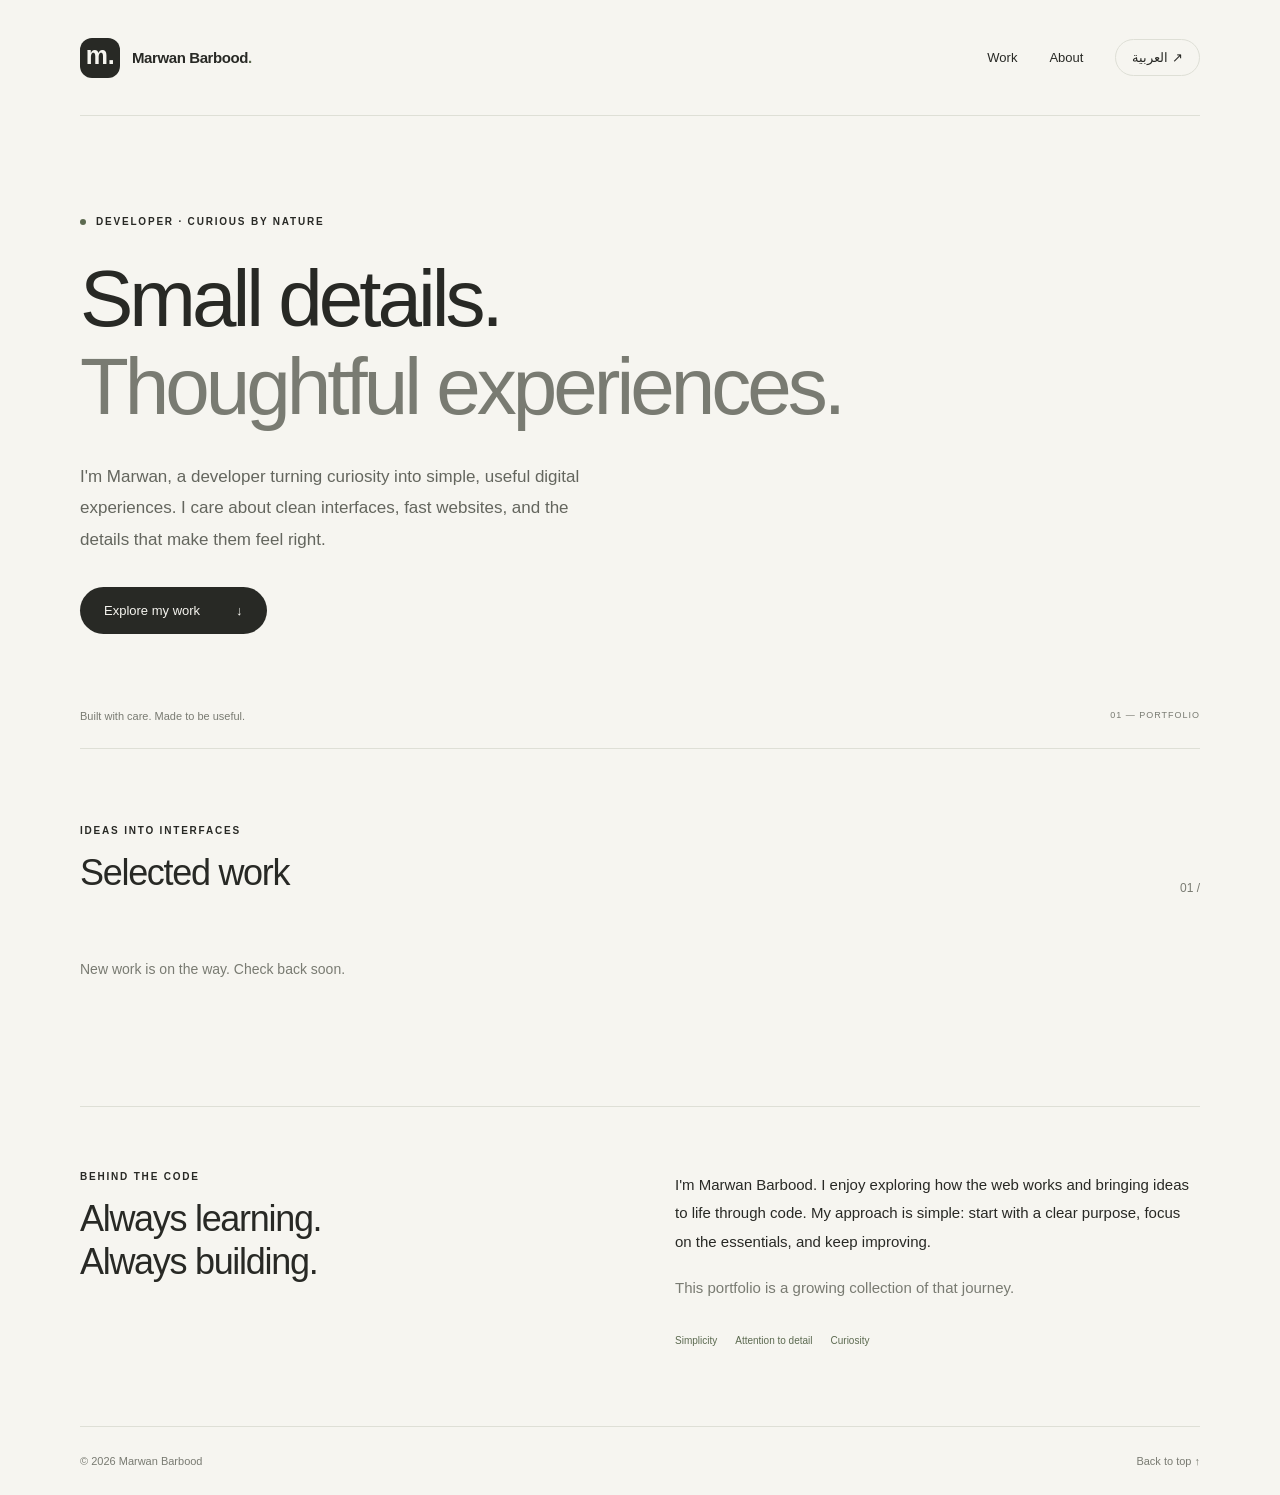
==== index.html @ 30e9889e "Add files via upload" ====
<!doctype html>
<html lang="en" dir="ltr">
<head>
  <meta charset="utf-8">
  <meta name="viewport" content="width=device-width, initial-scale=1">
  <meta name="theme-color" content="#f6f5f0">
  <meta name="description" content="Marwan Barbood — developer building thoughtful digital experiences with simplicity and purpose.">
  <title>Marwan Barbood — Developer</title>
  <link rel="icon" href="./favicon.svg" type="image/svg+xml">
  <link rel="stylesheet" href="./styles.css">
  <script src="./app.js" defer></script>
</head>
<body>
  <a class="skip" href="#main" data-i18n="skip">Skip to content</a>
  <header class="header wrap">
    <a class="wordmark" href="#" aria-label="Marwan Barbood"><span class="monogram" aria-hidden="true">m.</span><span>Marwan Barbood<span class="brand-dot">.</span></span></a>
    <nav aria-label="Main navigation" id="navigation">
      <a href="#projects" data-i18n="work">Work</a><a href="#about" data-i18n="about">About</a>
      <button id="language" type="button" lang="ar" aria-label="Switch to Arabic">العربية <span aria-hidden="true">↗</span></button>
    </nav>
  </header>
  <main id="main">
    <section class="hero wrap" aria-labelledby="hero-title">
      <p class="eyebrow"><span class="status-dot" aria-hidden="true"></span><span data-i18n="intro">DEVELOPER · CURIOUS BY NATURE</span></p>
      <h1 id="hero-title"><span data-i18n="headline1">Small details.</span><br><span class="muted" data-i18n="headline2">Thoughtful experiences.</span></h1>
      <p class="hero-copy" data-i18n="bio">I'm Marwan, a developer turning curiosity into simple, useful digital experiences. I care about clean interfaces, fast websites, and the details that make them feel right.</p>
      <a class="button" href="#projects"><span data-i18n="view">Explore my work</span><span aria-hidden="true">↓</span></a>
      <div class="hero-bottom"><span data-i18n="signature">Built with care. Made to be useful.</span><span class="index-mark" aria-hidden="true">01 — PORTFOLIO</span></div>
    </section>
    <section class="projects wrap" id="projects" aria-labelledby="projects-title">
      <div class="section-top"><div><p class="eyebrow" data-i18n="selected">IDEAS INTO INTERFACES</p><h2 id="projects-title" data-i18n="projects">Selected work</h2></div><span class="section-number" aria-hidden="true">01 /</span></div>
      <p id="project-status" class="project-status" role="status" aria-live="polite">Loading projects…</p>
      <button id="retry" class="text-button" type="button" hidden data-i18n="retry">Try again ↗</button>
      <div id="project-list" class="project-grid" aria-busy="true"></div>
      <noscript>Enable JavaScript to load projects. / فعّل JavaScript لعرض المشاريع.</noscript>
    </section>
    <section class="about wrap" id="about" aria-labelledby="about-title">
      <div><p class="eyebrow" data-i18n="behind">BEHIND THE CODE</p><h2 id="about-title" data-i18n="aboutTitle">Always learning.<br>Always building.</h2></div>
      <div class="about-copy"><p data-i18n="aboutCopy">I'm Marwan Barbood. I enjoy exploring how the web works and bringing ideas to life through code. My approach is simple: start with a clear purpose, focus on the essentials, and keep improving.</p><p class="muted" data-i18n="aboutEnd">This portfolio is a growing collection of that journey.</p><div class="principles"><span data-i18n="simple">Simplicity</span><span data-i18n="care">Attention to detail</span><span data-i18n="curiosity">Curiosity</span></div></div>
    </section>
  </main>
  <footer class="wrap footer"><span>© <span id="year">2026</span> <span data-i18n="name">Marwan Barbood</span></span><a href="#" data-i18n="top">Back to top ↑</a></footer>
</body>
</html>
---- styles.css ----
:root{color-scheme:light;--paper:#f6f5f0;--ink:#282925;--muted:#797b72;--line:#dedfd6;--accent:#5c6a50;font-family:-apple-system,BlinkMacSystemFont,"Segoe UI",Tahoma,Arial,sans-serif;color:var(--ink);background:var(--paper);font-synthesis:none}*{box-sizing:border-box}html{scroll-behavior:smooth;scroll-padding-top:30px}body{margin:0}a{color:inherit;text-decoration:none}button{font:inherit;color:inherit;cursor:pointer}a,button{-webkit-tap-highlight-color:transparent}a:focus-visible,button:focus-visible{outline:2px solid var(--accent);outline-offset:6px}a:hover{color:var(--accent)}.wrap{width:min(1120px,calc(100% - 96px));margin-inline:auto}.header{display:flex;align-items:center;justify-content:space-between;min-height:116px;border-bottom:1px solid var(--line);gap:24px}.wordmark{display:flex;align-items:center;gap:12px;font-size:15px;font-weight:600;letter-spacing:-.4px}.monogram{font-size:25px;background:var(--ink);color:var(--paper);width:40px;height:40px;border-radius:12px;display:grid;place-items:center;padding-bottom:5px}.brand-dot{color:var(--accent)}nav{display:flex;align-items:center;gap:32px;font-size:13px}nav button{background:transparent;border:1px solid var(--line);border-radius:30px;padding:10px 16px}nav button span{margin-inline-start:12px}.hero{padding-top:100px}.eyebrow{font-size:10px;letter-spacing:1.8px;font-weight:600;display:flex;gap:10px;align-items:center;margin:0 0 28px}.status-dot{width:6px;height:6px;border-radius:100%;background:var(--accent)}h1{font-size:clamp(44px,6.3vw,80px);font-weight:500;line-height:1.1;letter-spacing:-4px;margin:0 0 30px}.muted{color:var(--muted)}.hero-copy{max-width:540px;font-size:17px;line-height:1.85;color:#64665e;margin-bottom:32px}.button{display:inline-flex;gap:36px;align-items:center;border-radius:30px;background:var(--ink);color:var(--paper);padding:16px 24px;font-size:13px}.button:hover{background:var(--accent);color:white}.hero-bottom{display:flex;justify-content:space-between;border-bottom:1px solid var(--line);padding:76px 0 26px;font-size:11px;color:var(--muted)}.index-mark{letter-spacing:1px;font-size:9px}.projects{padding-top:76px;padding-bottom:80px}.section-top{display:flex;justify-content:space-between;align-items:end;margin-bottom:32px}.section-top .eyebrow,.about .eyebrow{margin-bottom:15px}h2{font-size:36px;line-height:1.2;font-weight:500;letter-spacing:-1.3px;margin:0}.section-number{font-size:12px;color:var(--muted)}.project-grid{display:grid;grid-template-columns:repeat(2,minmax(0,1fr));gap:24px}.project-card{border:1px solid var(--line);border-radius:18px;padding:30px;background:#faf9f6;display:flex;flex-direction:column;min-height:260px}.project-card .number{color:var(--accent);font-size:11px;letter-spacing:1px;margin-bottom:36px}.project-card h3{font-size:24px;font-weight:500;letter-spacing:-.7px;margin:0 0 12px}.project-card p{font-size:14px;line-height:1.8;color:#696b63;margin:0 0 24px}.tags{display:flex;flex-wrap:wrap;gap:7px;list-style:none;padding:0;margin:0 0 24px}.tags li{border:1px solid var(--line);border-radius:20px;padding:5px 10px;font-size:10px}.project-links{display:flex;gap:24px;margin-top:auto;font-size:12px}.project-status{color:var(--muted);font-size:14px;line-height:1.8}.project-status:not(:empty){padding:30px 0}.text-button{border:0;border-bottom:1px solid var(--line);padding:8px 0;background:none}.about{border-top:1px solid var(--line);padding-top:64px;padding-bottom:76px;display:grid;grid-template-columns:1fr 1fr;gap:70px}.about-copy{font-size:15px;line-height:1.9}.about-copy p{margin:0 0 18px}.principles{display:flex;gap:18px;flex-wrap:wrap;font-size:10px;margin-top:28px;color:var(--accent)}.footer{border-top:1px solid var(--line);display:flex;justify-content:space-between;padding-block:28px;font-size:11px;color:var(--muted)}.skip{position:absolute;top:-100px;inset-inline-start:20px;background:var(--ink);color:white;padding:14px;z-index:10}.skip:focus{top:10px}[hidden]{display:none!important}[dir=rtl] h1,[dir=rtl] h2,[dir=rtl] h3{letter-spacing:0}[dir=rtl] h1{line-height:1.5;font-size:clamp(40px,5.5vw,68px)}[dir=rtl] .eyebrow{letter-spacing:0}[dir=rtl] .hero-copy{line-height:2}
@media(max-width:700px){.wrap{width:calc(100% - 40px)}.header{min-height:90px;gap:12px}.wordmark{font-size:12px;gap:8px}.monogram{width:32px;height:32px;font-size:22px;border-radius:10px}nav{gap:15px;font-size:12px}nav button{padding:8px 10px}nav button span{display:none}.hero{padding-top:64px}h1{letter-spacing:-2.2px}.hero-copy{font-size:15px}.hero-bottom{padding-top:52px}.index-mark{display:none}.projects{padding-top:52px;padding-bottom:52px}h2{font-size:30px}.project-grid{grid-template-columns:1fr}.about{grid-template-columns:1fr;gap:28px;padding-block:48px}.footer{gap:20px;font-size:10px}.eyebrow{font-size:9px}}@media(prefers-reduced-motion:reduce){html{scroll-behavior:auto}}

#about-title{white-space:pre-line}
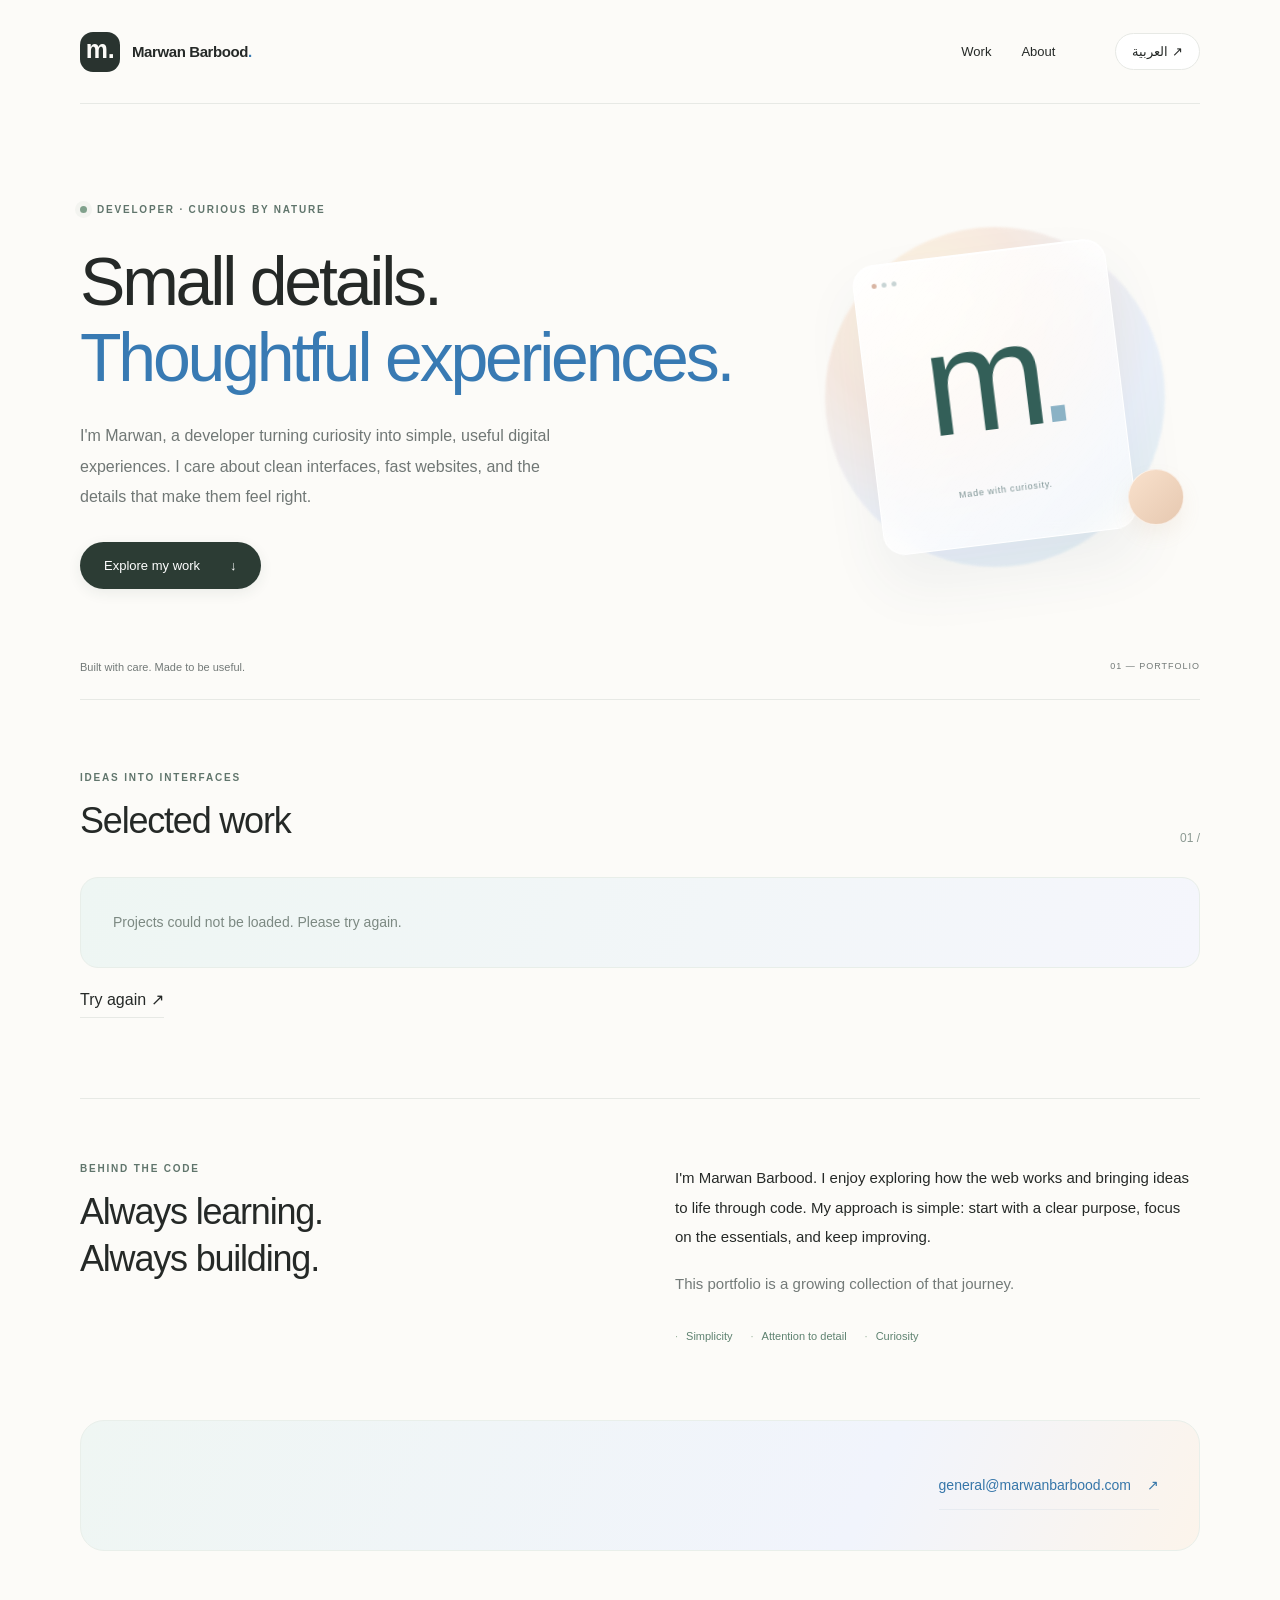
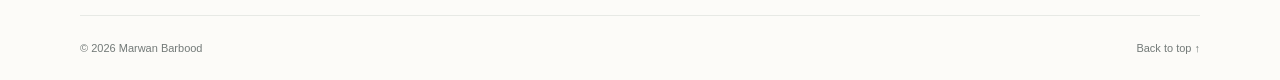
==== commit ba0e655d: "Refresh bilingual portfolio with softer visuals, project images and contact email" ====
--- a/index.html
+++ b/index.html
@@ -15,17 +15,17 @@
   <header class="header wrap">
     <a class="wordmark" href="#" aria-label="Marwan Barbood"><span class="monogram" aria-hidden="true">m.</span><span>Marwan Barbood<span class="brand-dot">.</span></span></a>
     <nav aria-label="Main navigation" id="navigation">
-      <a href="#projects" data-i18n="work">Work</a><a href="#about" data-i18n="about">About</a>
+      <a href="#projects" data-i18n="work">Work</a><a href="#about" data-i18n="about">About</a><a href="#contact" class="nav-contact" data-i18n="contactNav">Contact</a>
       <button id="language" type="button" lang="ar" aria-label="Switch to Arabic">العربية <span aria-hidden="true">↗</span></button>
     </nav>
   </header>
   <main id="main">
     <section class="hero wrap" aria-labelledby="hero-title">
-      <p class="eyebrow"><span class="status-dot" aria-hidden="true"></span><span data-i18n="intro">DEVELOPER · CURIOUS BY NATURE</span></p>
+      <div class="hero-content"><p class="eyebrow"><span class="status-dot" aria-hidden="true"></span><span data-i18n="intro">DEVELOPER · CURIOUS BY NATURE</span></p>
       <h1 id="hero-title"><span data-i18n="headline1">Small details.</span><br><span class="muted" data-i18n="headline2">Thoughtful experiences.</span></h1>
       <p class="hero-copy" data-i18n="bio">I'm Marwan, a developer turning curiosity into simple, useful digital experiences. I care about clean interfaces, fast websites, and the details that make them feel right.</p>
       <a class="button" href="#projects"><span data-i18n="view">Explore my work</span><span aria-hidden="true">↓</span></a>
-      <div class="hero-bottom"><span data-i18n="signature">Built with care. Made to be useful.</span><span class="index-mark" aria-hidden="true">01 — PORTFOLIO</span></div>
+      </div><div class="hero-art" aria-hidden="true"><div class="art-halo"></div><div class="art-window"><div class="window-bar"><i></i><i></i><i></i></div><div class="art-letter">m<span>.</span></div><div class="art-caption">Made with curiosity.</div></div><div class="art-orbit"></div></div><div class="hero-bottom"><span data-i18n="signature">Built with care. Made to be useful.</span><span class="index-mark" aria-hidden="true">01 — PORTFOLIO</span></div>
     </section>
     <section class="projects wrap" id="projects" aria-labelledby="projects-title">
       <div class="section-top"><div><p class="eyebrow" data-i18n="selected">IDEAS INTO INTERFACES</p><h2 id="projects-title" data-i18n="projects">Selected work</h2></div><span class="section-number" aria-hidden="true">01 /</span></div>
@@ -38,6 +38,7 @@
       <div><p class="eyebrow" data-i18n="behind">BEHIND THE CODE</p><h2 id="about-title" data-i18n="aboutTitle">Always learning.<br>Always building.</h2></div>
       <div class="about-copy"><p data-i18n="aboutCopy">I'm Marwan Barbood. I enjoy exploring how the web works and bringing ideas to life through code. My approach is simple: start with a clear purpose, focus on the essentials, and keep improving.</p><p class="muted" data-i18n="aboutEnd">This portfolio is a growing collection of that journey.</p><div class="principles"><span data-i18n="simple">Simplicity</span><span data-i18n="care">Attention to detail</span><span data-i18n="curiosity">Curiosity</span></div></div>
     </section>
+    <section class="contact wrap" id="contact" aria-labelledby="contact-title"><div><p class="eyebrow" data-i18n="contactLabel">A CONVERSATION STARTS HERE</p><h2 id="contact-title" data-i18n="contactTitle">Have an idea? Say hello.</h2><p data-i18n="contactCopy">A question, an idea, or just a hello. My inbox is open.</p></div><a class="email-link" href="mailto:general@marwanbarbood.com"><span dir="ltr">general@marwanbarbood.com</span><span aria-hidden="true">↗</span></a></section>
   </main>
   <footer class="wrap footer"><span>© <span id="year">2026</span> <span data-i18n="name">Marwan Barbood</span></span><a href="#" data-i18n="top">Back to top ↑</a></footer>
 </body>
--- a/styles.css
+++ b/styles.css
@@ -1,4 +1,3 @@
-:root{color-scheme:light;--paper:#f6f5f0;--ink:#282925;--muted:#797b72;--line:#dedfd6;--accent:#5c6a50;font-family:-apple-system,BlinkMacSystemFont,"Segoe UI",Tahoma,Arial,sans-serif;color:var(--ink);background:var(--paper);font-synthesis:none}*{box-sizing:border-box}html{scroll-behavior:smooth;scroll-padding-top:30px}body{margin:0}a{color:inherit;text-decoration:none}button{font:inherit;color:inherit;cursor:pointer}a,button{-webkit-tap-highlight-color:transparent}a:focus-visible,button:focus-visible{outline:2px solid var(--accent);outline-offset:6px}a:hover{color:var(--accent)}.wrap{width:min(1120px,calc(100% - 96px));margin-inline:auto}.header{display:flex;align-items:center;justify-content:space-between;min-height:116px;border-bottom:1px solid var(--line);gap:24px}.wordmark{display:flex;align-items:center;gap:12px;font-size:15px;font-weight:600;letter-spacing:-.4px}.monogram{font-size:25px;background:var(--ink);color:var(--paper);width:40px;height:40px;border-radius:12px;display:grid;place-items:center;padding-bottom:5px}.brand-dot{color:var(--accent)}nav{display:flex;align-items:center;gap:32px;font-size:13px}nav button{background:transparent;border:1px solid var(--line);border-radius:30px;padding:10px 16px}nav button span{margin-inline-start:12px}.hero{padding-top:100px}.eyebrow{font-size:10px;letter-spacing:1.8px;font-weight:600;display:flex;gap:10px;align-items:center;margin:0 0 28px}.status-dot{width:6px;height:6px;border-radius:100%;background:var(--accent)}h1{font-size:clamp(44px,6.3vw,80px);font-weight:500;line-height:1.1;letter-spacing:-4px;margin:0 0 30px}.muted{color:var(--muted)}.hero-copy{max-width:540px;font-size:17px;line-height:1.85;color:#64665e;margin-bottom:32px}.button{display:inline-flex;gap:36px;align-items:center;border-radius:30px;background:var(--ink);color:var(--paper);padding:16px 24px;font-size:13px}.button:hover{background:var(--accent);color:white}.hero-bottom{display:flex;justify-content:space-between;border-bottom:1px solid var(--line);padding:76px 0 26px;font-size:11px;color:var(--muted)}.index-mark{letter-spacing:1px;font-size:9px}.projects{padding-top:76px;padding-bottom:80px}.section-top{display:flex;justify-content:space-between;align-items:end;margin-bottom:32px}.section-top .eyebrow,.about .eyebrow{margin-bottom:15px}h2{font-size:36px;line-height:1.2;font-weight:500;letter-spacing:-1.3px;margin:0}.section-number{font-size:12px;color:var(--muted)}.project-grid{display:grid;grid-template-columns:repeat(2,minmax(0,1fr));gap:24px}.project-card{border:1px solid var(--line);border-radius:18px;padding:30px;background:#faf9f6;display:flex;flex-direction:column;min-height:260px}.project-card .number{color:var(--accent);font-size:11px;letter-spacing:1px;margin-bottom:36px}.project-card h3{font-size:24px;font-weight:500;letter-spacing:-.7px;margin:0 0 12px}.project-card p{font-size:14px;line-height:1.8;color:#696b63;margin:0 0 24px}.tags{display:flex;flex-wrap:wrap;gap:7px;list-style:none;padding:0;margin:0 0 24px}.tags li{border:1px solid var(--line);border-radius:20px;padding:5px 10px;font-size:10px}.project-links{display:flex;gap:24px;margin-top:auto;font-size:12px}.project-status{color:var(--muted);font-size:14px;line-height:1.8}.project-status:not(:empty){padding:30px 0}.text-button{border:0;border-bottom:1px solid var(--line);padding:8px 0;background:none}.about{border-top:1px solid var(--line);padding-top:64px;padding-bottom:76px;display:grid;grid-template-columns:1fr 1fr;gap:70px}.about-copy{font-size:15px;line-height:1.9}.about-copy p{margin:0 0 18px}.principles{display:flex;gap:18px;flex-wrap:wrap;font-size:10px;margin-top:28px;color:var(--accent)}.footer{border-top:1px solid var(--line);display:flex;justify-content:space-between;padding-block:28px;font-size:11px;color:var(--muted)}.skip{position:absolute;top:-100px;inset-inline-start:20px;background:var(--ink);color:white;padding:14px;z-index:10}.skip:focus{top:10px}[hidden]{display:none!important}[dir=rtl] h1,[dir=rtl] h2,[dir=rtl] h3{letter-spacing:0}[dir=rtl] h1{line-height:1.5;font-size:clamp(40px,5.5vw,68px)}[dir=rtl] .eyebrow{letter-spacing:0}[dir=rtl] .hero-copy{line-height:2}
-@media(max-width:700px){.wrap{width:calc(100% - 40px)}.header{min-height:90px;gap:12px}.wordmark{font-size:12px;gap:8px}.monogram{width:32px;height:32px;font-size:22px;border-radius:10px}nav{gap:15px;font-size:12px}nav button{padding:8px 10px}nav button span{display:none}.hero{padding-top:64px}h1{letter-spacing:-2.2px}.hero-copy{font-size:15px}.hero-bottom{padding-top:52px}.index-mark{display:none}.projects{padding-top:52px;padding-bottom:52px}h2{font-size:30px}.project-grid{grid-template-columns:1fr}.about{grid-template-columns:1fr;gap:28px;padding-block:48px}.footer{gap:20px;font-size:10px}.eyebrow{font-size:9px}}@media(prefers-reduced-motion:reduce){html{scroll-behavior:auto}}
-
-#about-title{white-space:pre-line}
+:root{color-scheme:light;--paper:#fcfbf8;--ink:#252927;--muted:#737a78;--line:#e7e9e5;--accent:#387ab3;font-family:-apple-system,BlinkMacSystemFont,"Segoe UI",Tahoma,Arial,sans-serif;color:var(--ink);background:var(--paper);font-synthesis:none}*{box-sizing:border-box}html{scroll-behavior:smooth;scroll-padding-top:32px}body{margin:0}a{color:inherit;text-decoration:none}button{font:inherit;color:inherit;cursor:pointer}a,button{-webkit-tap-highlight-color:transparent}a:focus-visible,button:focus-visible{outline:2px solid var(--accent);outline-offset:6px}a:hover{color:var(--accent)}.wrap{width:min(1120px,calc(100% - 96px));margin-inline:auto}.header{display:flex;align-items:center;justify-content:space-between;min-height:104px;border-bottom:1px solid var(--line);gap:24px}.wordmark{display:flex;align-items:center;gap:12px;font-size:15px;font-weight:600;letter-spacing:-.4px}.monogram{font-size:25px;background:#29332f;color:var(--paper);width:40px;height:40px;border-radius:13px;display:grid;place-items:center;padding-bottom:5px}.brand-dot{color:var(--accent)}nav{display:flex;align-items:center;gap:30px;font-size:13px}nav button{background:#fff;border:1px solid var(--line);border-radius:30px;padding:10px 16px}nav button:hover{background:#eef5fc}nav button span{margin-inline-start:12px}.hero{position:relative;padding-top:100px;display:grid;grid-template-columns:1.25fr .75fr;column-gap:24px;align-items:center}.hero-content{position:relative;z-index:1}.eyebrow{font-size:10px;letter-spacing:1.8px;font-weight:600;display:flex;gap:10px;align-items:center;margin:0 0 28px;color:#60756c}.status-dot{width:7px;height:7px;border-radius:100%;background:#80a18c;box-shadow:0 0 0 5px #80a18c12}h1{font-size:clamp(44px,5.4vw,68px);font-weight:500;line-height:1.12;letter-spacing:-3.2px;margin:0 0 26px}.muted{color:var(--muted)}h1 .muted{color:var(--accent)}.hero-copy{max-width:500px;font-size:16px;line-height:1.9;color:#707775;margin-bottom:30px}.button{display:inline-flex;gap:30px;align-items:center;border-radius:30px;background:#2c3c34;color:#fff;padding:16px 24px;font-size:13px;box-shadow:0 4px 14px #2c3c3414}.button:hover{background:var(--accent);color:white}.hero-bottom{grid-column:1/-1;display:flex;justify-content:space-between;border-bottom:1px solid var(--line);padding:72px 0 26px;font-size:11px;color:var(--muted)}.index-mark{letter-spacing:1px;font-size:9px}.hero-art{position:relative;height:360px;display:grid;place-items:center;isolation:isolate;direction:ltr}.art-halo{position:absolute;width:340px;height:340px;border-radius:50%;background:radial-gradient(circle at 30% 25%,#fff6dc 0,#f6e4d8 30%,#e5edfa 65%,#d4e9e8 100%);filter:blur(1px);opacity:.75}.art-window{position:relative;width:255px;height:292px;border:1px solid #fffffffa;border-radius:22px;background:linear-gradient(140deg,#ffffffeb,#ffffff80);box-shadow:0 30px 60px #3f556e12,inset 0 1px 0 white;backdrop-filter:blur(15px);transform:rotate(-7deg);display:flex;flex-direction:column;align-items:center}.window-bar{display:flex;gap:5px;width:100%;padding:18px}.window-bar i{width:5px;height:5px;border-radius:100%;background:#c8d4d4}.window-bar i:first-child{background:#d8b5a3}.art-letter{font-size:148px;line-height:1.15;font-weight:500;letter-spacing:-14px;color:#335f58}.art-letter span{color:#8bb2c5}.art-caption{font-size:9px;letter-spacing:.8px;color:#7c9293;margin-top:22px}.art-orbit{position:absolute;border-radius:100%;width:56px;height:56px;inset-inline-end:16px;bottom:52px;background:linear-gradient(135deg,#f9e1cc,#e6c8b0);box-shadow:0 10px 20px #c2986c18;border:1px solid #ffffff90}.projects{padding-top:72px;padding-bottom:80px}.section-top{display:flex;justify-content:space-between;align-items:end;margin-bottom:32px}.section-top .eyebrow,.about .eyebrow{margin-bottom:15px}h2{font-size:36px;line-height:1.3;font-weight:500;letter-spacing:-1.2px;margin:0}.section-number{font-size:12px;color:#8b9992}.project-grid{display:grid;grid-template-columns:repeat(2,minmax(0,1fr));gap:30px}.project-card{border:1px solid #edf0eb;border-radius:22px;padding:0 26px 26px;background:#fff;display:flex;flex-direction:column;overflow:hidden;box-shadow:0 10px 35px #29332f04;transition:transform .25s,box-shadow .25s}.project-card:hover{transform:translateY(-3px);box-shadow:0 14px 35px #29332f0a}.project-image,.project-art{display:block;width:calc(100% + 52px);max-width:none;margin-inline:-26px;aspect-ratio:16/10;height:auto;object-fit:cover;object-position:top;margin-bottom:25px;background:#eef4f5}.project-art{display:grid;place-items:center;background:linear-gradient(135deg,#ecf4f9,#edf3e9 70%,#faf1e4);color:#8da6a1}.project-card:nth-child(even) .project-art{background:linear-gradient(135deg,#f9f1e6,#f0eaf7 70%,#e8f2f4);color:#a69baf}.project-art span{font-size:100px;font-weight:500}.project-card .number{font-size:10px;color:#8d9b97;letter-spacing:1px;margin-bottom:12px}.project-card h3{font-size:24px;font-weight:500;letter-spacing:-.7px;margin:0 0 12px}.project-card p{font-size:14px;line-height:1.9;color:#757c78;margin:0 0 24px}.project-links{display:flex;gap:24px;margin-top:auto;font-size:12px;color:#3b7aaa}.project-status{color:#7c8982;font-size:14px;line-height:1.8}.project-status:not(:empty){padding:32px;border-radius:18px;background:linear-gradient(110deg,#eef6f3,#f5f6fc);border:1px solid #e8eee9}.text-button{border:0;border-bottom:1px solid var(--line);padding:8px 0;background:none}.about{border-top:1px solid var(--line);padding-top:64px;padding-bottom:72px;display:grid;grid-template-columns:1fr 1fr;gap:70px}#about-title{white-space:pre-line}.about-copy{font-size:15px;line-height:1.95}.about-copy p{margin:0 0 18px}.principles{display:flex;gap:18px;flex-wrap:wrap;font-size:11px;margin-top:28px;color:#5e8270}.principles span::before{content:'·';margin-inline-end:8px;color:#9eb7a1}.contact{background:linear-gradient(115deg,#eff6f3,#f1f4fc 70%,#fcf4eb);padding:40px;border:1px solid #e9efea;border-radius:24px;display:flex;align-items:center;justify-content:space-between;gap:24px;margin-bottom:64px}.contact .eyebrow{margin-bottom:14px;font-size:9px}.contact h2{font-size:28px}.contact p:not(.eyebrow){font-size:13px;color:#748179;line-height:1.9;margin-bottom:0}.email-link{display:inline-flex;align-items:center;gap:16px;font-size:14px;color:#3676a9;padding:16px 0;border-bottom:1px solid #a9bfd32e}.footer{border-top:1px solid var(--line);display:flex;justify-content:space-between;padding-block:26px;font-size:11px;color:var(--muted)}.skip{position:absolute;top:-100px;inset-inline-start:20px;background:var(--ink);color:white;padding:14px;z-index:10}.skip:focus{top:10px}[hidden]{display:none!important}[dir=rtl] h1,[dir=rtl] h2,[dir=rtl] h3{letter-spacing:0}[dir=rtl] h1{line-height:1.6;font-size:clamp(40px,4.8vw,60px)}[dir=rtl] .eyebrow{letter-spacing:0}[dir=rtl] .hero-copy{line-height:2}[dir=rtl] .hero-art{direction:ltr}
+@media(max-width:900px){.wrap{width:calc(100% - 48px)}.hero{column-gap:0}.hero-art{transform:scale(.8);transform-origin:center}.art-halo{width:300px;height:300px}h1{font-size:52px}.contact{align-items:flex-start;flex-direction:column;padding:32px}.about{gap:35px}}@media(max-width:620px){.wrap{width:calc(100% - 40px)}.header{min-height:86px;gap:10px}.wordmark{font-size:12px;gap:8px}.monogram{width:32px;height:32px;font-size:22px;border-radius:10px}nav{gap:15px;font-size:12px}.nav-contact{display:none}nav button{padding:8px 10px}nav button span{display:none}.hero{padding-top:58px;grid-template-columns:1fr}.hero-content{max-width:100%}h1{font-size:48px;letter-spacing:-2.2px}.hero-copy{font-size:15px;max-width:100%}.hero-art{height:240px;margin-top:24px;transform:scale(.72);margin-bottom:-25px}.hero-bottom{padding-top:32px}.index-mark{display:none}.projects{padding-top:48px;padding-bottom:52px}h2{font-size:29px}.project-grid{grid-template-columns:1fr;gap:24px}.about{grid-template-columns:1fr;gap:28px;padding-block:48px}.contact{width:calc(100% - 40px);padding:28px;margin-bottom:40px;border-radius:20px}.contact h2{font-size:26px}.email-link{font-size:13px;gap:12px}.footer{gap:20px;font-size:10px}.eyebrow{font-size:9px}[dir=rtl] h1{font-size:45px}}
+@media(prefers-reduced-motion:reduce){html{scroll-behavior:auto}.project-card{transition:none}.project-card:hover{transform:none}}
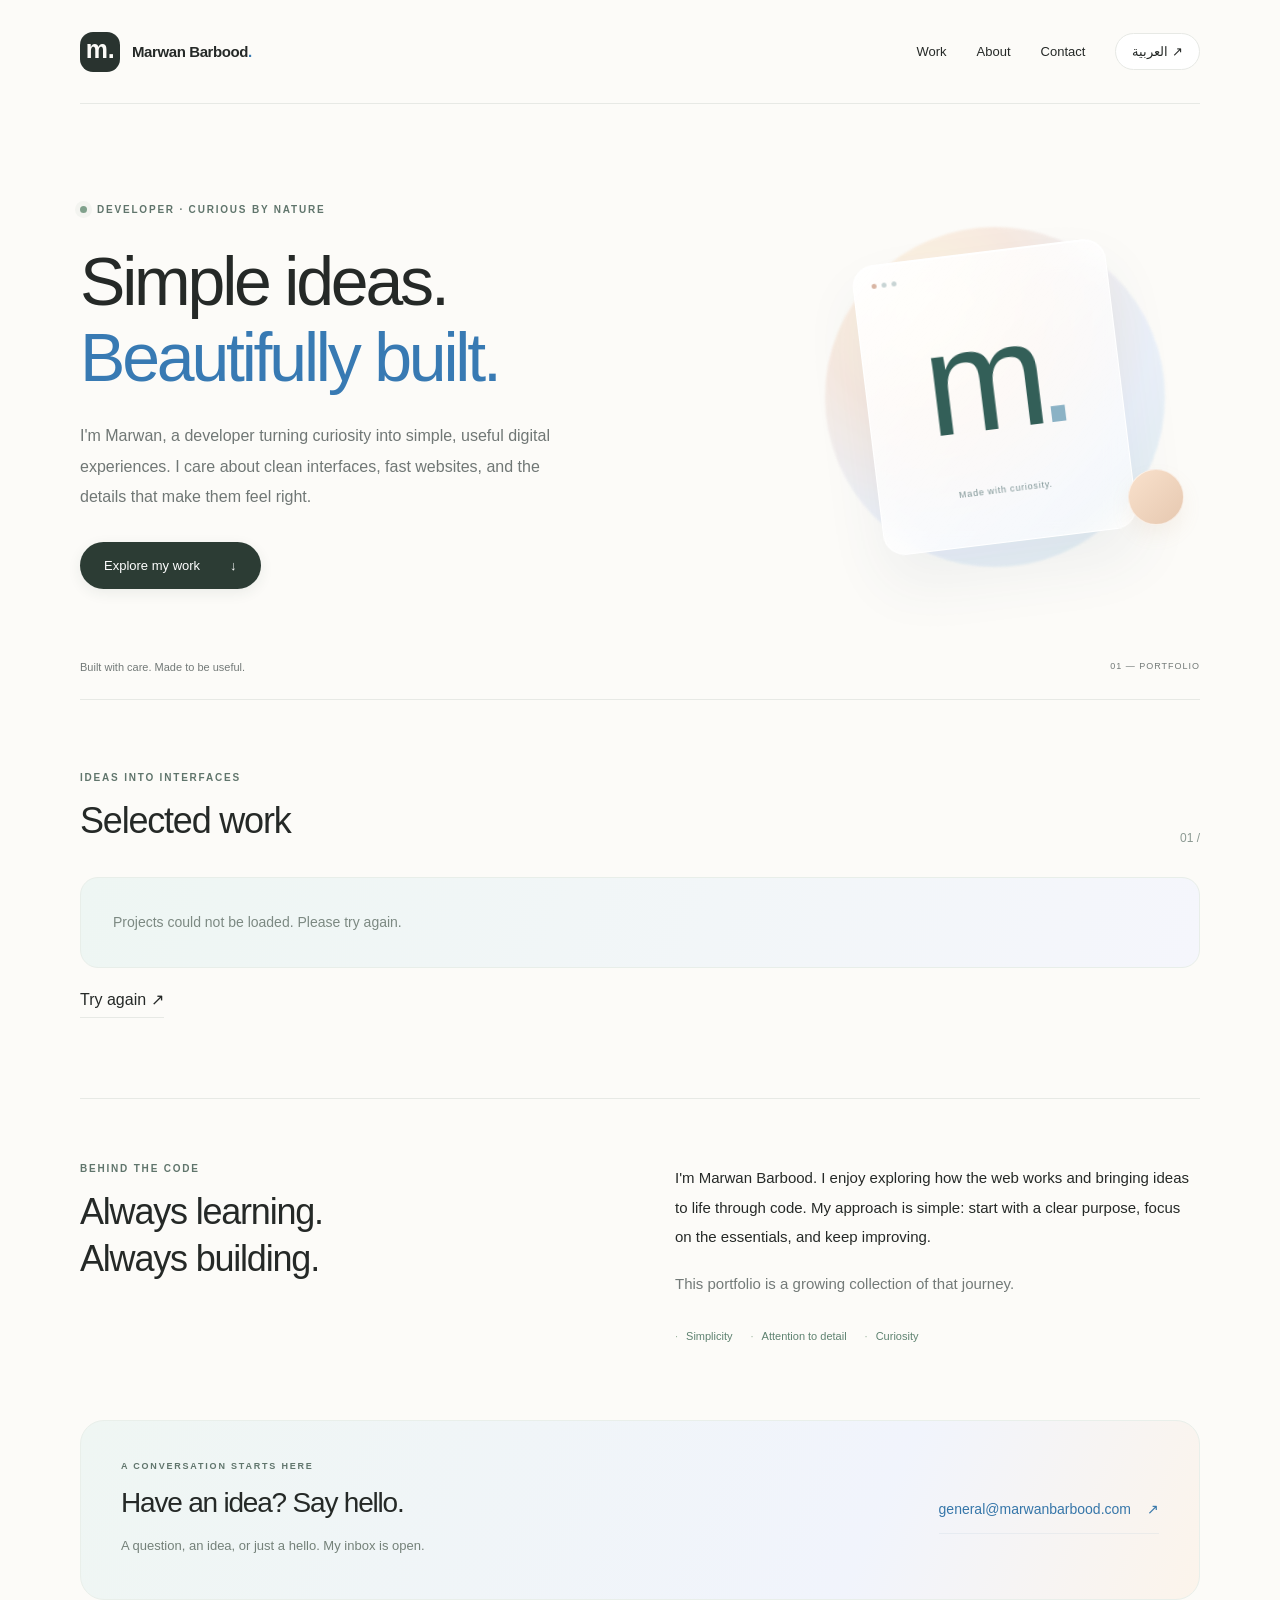
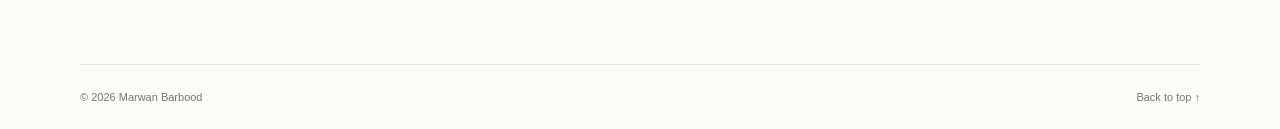
==== commit c7611f35: "Use official.marwanbarbood.com as the portfolio canonical address" ====
--- a/index.html
+++ b/index.html
@@ -5,6 +5,7 @@
   <meta name="viewport" content="width=device-width, initial-scale=1">
   <meta name="theme-color" content="#f6f5f0">
   <meta name="description" content="Marwan Barbood — developer building thoughtful digital experiences with simplicity and purpose.">
+  <link rel="canonical" href="https://official.marwanbarbood.com/">
   <title>Marwan Barbood — Developer</title>
   <link rel="icon" href="./favicon.svg" type="image/svg+xml">
   <link rel="stylesheet" href="./styles.css">
